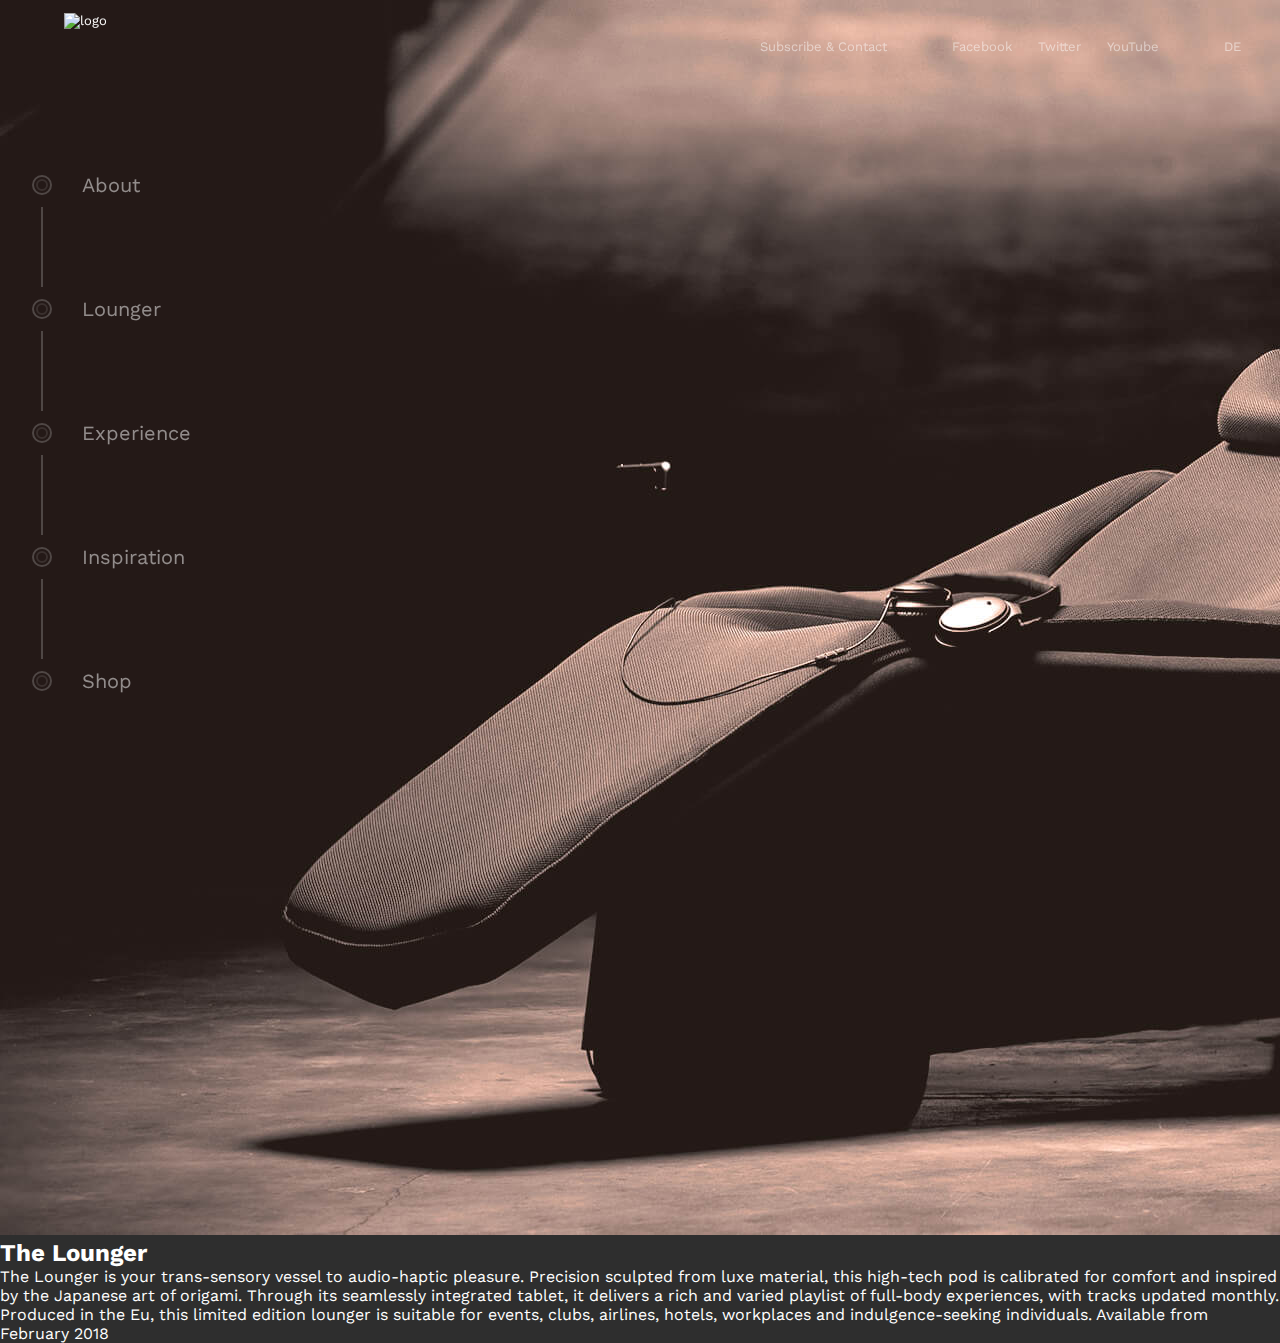
==== assets/html/experience.html @ e0704781 "Projekt Headphones" ====
<!DOCTYPE html>
<html lang="en">

<head>
    <meta charset="UTF-8">
    <meta http-equiv="X-UA-Compatible" content="IE=edge">
    <meta name="viewport" content="width=device-width, initial-scale=1.0">
    <title>Document</title>
    <link rel="stylesheet" href="../css/style.css">
</head>

<body>
    <header>
        <nav class="nav">
            <img src="./assets/img/logo.svg" alt="logo">
            <ul>
                <li> Subscribe & Contact</li>
                <div>
                    <li>Facebook</li>
                    <li>Twitter</li>
                    <li>YouTube</li>
                </div>
                <li>DE</li>
            </ul>
        </nav>
        <aside>
            <nav class="asideNav">
                <ul>
                    <li>
                        <div class="doubleBorder"></div>
                        <a href="../../index.html">About</a>
                    <li>
                    <li class="verticalLine"></li>
                    <li>
                        <div class="doubleBorder"></div>
                        <a href="../html/lounger.html">Lounger</a>
                    </li>
                    <li class="verticalLine"></li>
                    <li>
                        <div class="doubleBorder"></div>
                        <a href="#experience">Experience</a>
                    </li>
                    <li class="verticalLine"></li>
                    <li>
                        <div class="doubleBorder"></div>
                        <a href="../html/inspiration.html">Inspiration</a>
                    </li>
                    <li class="verticalLine"></li>
                    <li>
                        <div class="doubleBorder"></div>
                        <a href="../html/shop.html">Shop</a>
                    </li>
                </ul>
            </nav>
        </aside>
    </header>
    <main>
        <img src="../img/section-voyager.jpg" alt="sessel">
        <article class="information">
            <h2>The Lounger</h2>
            <p>The Lounger is your trans-sensory vessel to audio-haptic pleasure. Precision sculpted from luxe material,
                this high-tech pod is calibrated for comfort and inspired by the Japanese art of origami. Through its
                seamlessly integrated tablet, it delivers a rich and varied playlist of full-body experiences, with
                tracks updated monthly. Produced in the Eu, this limited edition lounger is suitable for events, clubs,
                airlines, hotels, workplaces and indulgence-seeking individuals. Available from February 2018</p>
        </article>
    </main>
</body>

</html>
---- assets/css/style.css ----
/* font-family: 'Work Sans', sans-serif;
Farben: #2e2e2e / #867772 / rgb(234, 204, 194) / #ebccc2 / #fff / rgb(115, 115, 115)  */

@import url('https://fonts.googleapis.com/css2?family=Work+Sans:ital,wght@0,200;0,300;0,400;0,500;0,600;1,300&display=swap');
* {
    margin: 0;
    padding: 0;
    box-sizing: border-box;
    font-family: 'Work Sans', sans-serif;
    color: #fff;
}

body {
    background-color: #2e2e2e;
}

header {
    position: fixed;
    right: 0;
    left: 0;
    top: 1;
}

/* ################################### Header ############################## */

.nav {
    display: flex;
    justify-content: space-between;
    padding: 1em;
    font-size: 13px;
    width: 100%;
}

.nav img {
    margin-left: 4vw;
}

.nav ul {
    display: flex;
    list-style: none;
    padding: 1em;
}

.nav ul div {
    display: flex;
    justify-content: space-around;
    margin: 0 3em;
}

.nav ul li {
    padding: 1em;
    opacity: 0.5
}

/* ######################## ASIDE NAV #################### */

.asideNav {
    margin: 5em 2em;
    width: 100%;
}

.asideNav ul {
    list-style: none;
}

.asideNav a {
    text-decoration: none;
    font-size: 20px;
    opacity: 0.5;
    margin-left: 1.5em;
}

.asideNav ul li {
    display: flex;
    align-items: center;
}

.doubleBorder {
    border: 2px solid #fff;
    border-radius: 50%;
    width: 20px;
    height: 20px;
    position: relative;
    display: block;
    opacity: 0.2;
}

.doubleBorder:before {
    background: none;
    border: 2px solid #fff;
    border-radius: 50%;
    content: "";
    display: block;
    opacity: 0.5;
    position: absolute;
    top: 2px;
    left: 2px;
    right: 2px;
    bottom: 2px;
}

.asideNav .verticalLine {
    list-style: none;
    border-left: 2px solid #fff;
    height: 5em;
    opacity: 0.2;
    margin: 10px 0 10px 9px;
}

/* ################################ Main Section ############################# */

main section:nth-of-type(1) {
    margin: 2vh 5vw 15vh 5vw;
    padding-top: 15vh;
}

main section:nth-of-type(1) div>img {
    width: 98%;
}

main section:nth-of-type(1) h1 {
    color: rgb(234, 204, 194);
    font-size: 40px;
    font-weight: 300;
    width: 35vw;
    margin: 5vh 25vw;
}

main .sectionZwei {
    display: flex;
    justify-content: center;
    align-items: center;
    padding-top: 15vh;
}

main .sectionZwei .information {
    width: 45vw;
    margin-left: 5em;
}

main .sectionZwei .information h2 {
    color: rgb(234, 204, 194);
    font-size: 40px;
    font-weight: 300;
}

main .sectionZwei .information p {
    color: rgb(115, 115, 115);
    margin-top: 3em;
    line-height: 25px;
}
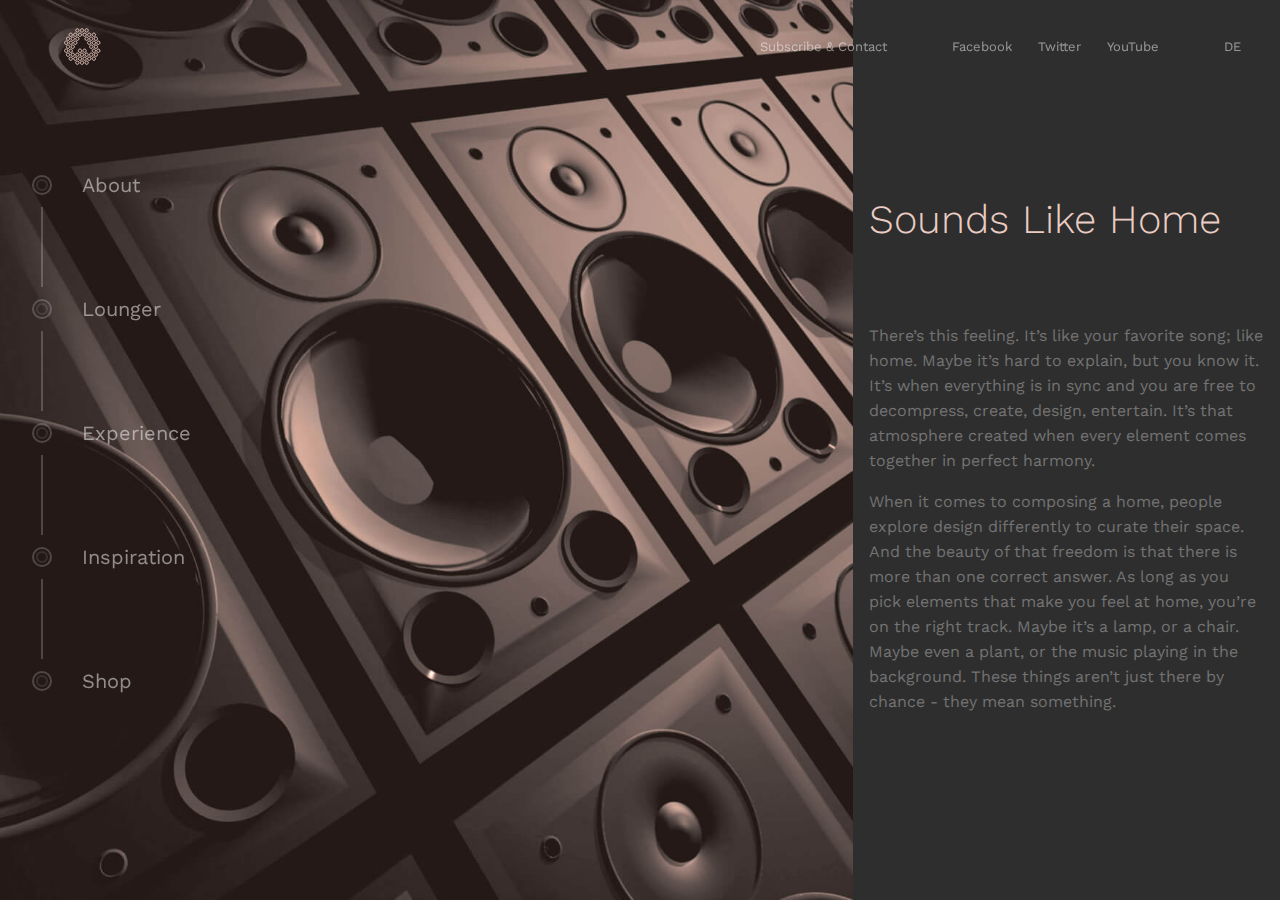
==== commit 949688fe: "Projekt Headphones" ====
--- a/assets/html/experience.html
+++ b/assets/html/experience.html
@@ -5,14 +5,14 @@
     <meta charset="UTF-8">
     <meta http-equiv="X-UA-Compatible" content="IE=edge">
     <meta name="viewport" content="width=device-width, initial-scale=1.0">
-    <title>Document</title>
+    <title>Experience Projec</title>
     <link rel="stylesheet" href="../css/style.css">
 </head>
 
 <body>
     <header>
         <nav class="nav">
-            <img src="./assets/img/logo.svg" alt="logo">
+            <img src="../img/logo.svg" alt="logo">
             <ul>
                 <li> Subscribe & Contact</li>
                 <div>
@@ -54,16 +54,23 @@
             </nav>
         </aside>
     </header>
-    <main>
-        <img src="../img/section-voyager.jpg" alt="sessel">
-        <article class="information">
-            <h2>The Lounger</h2>
-            <p>The Lounger is your trans-sensory vessel to audio-haptic pleasure. Precision sculpted from luxe material,
-                this high-tech pod is calibrated for comfort and inspired by the Japanese art of origami. Through its
-                seamlessly integrated tablet, it delivers a rich and varied playlist of full-body experiences, with
-                tracks updated monthly. Produced in the Eu, this limited edition lounger is suitable for events, clubs,
-                airlines, hotels, workplaces and indulgence-seeking individuals. Available from February 2018</p>
-        </article>
+    <main class="mainZwei">
+        <section id="experience">
+
+        </section>
+
+        <section class="lounger">
+            <h2>Sounds Like Home</h2>
+            <p>There’s this feeling. It’s like your favorite song; like home. Maybe it’s hard to explain, but you know
+                it. It’s when everything is in sync and you are free to decompress, create, design, entertain. It’s that
+                atmosphere created when every element comes together in perfect harmony.</p>
+            <p> When it comes to composing a home, people explore design differently to curate their space. And the
+                beauty of that freedom is that there is more than one correct answer. As long as you pick elements that
+                make you feel at home, you’re on the right track. Maybe it’s a lamp, or a chair. Maybe even a plant, or
+                the music playing in the background. These things aren’t just there by chance - they mean something.
+            </p>
+        </section>
+
     </main>
 </body>
 
--- a/assets/css/style.css
+++ b/assets/css/style.css
@@ -109,7 +109,7 @@
 
 /* ################################ Main Section ############################# */
 
-main section:nth-of-type(1) {
+main .hero {
     margin: 2vh 5vw 15vh 5vw;
     padding-top: 15vh;
 }
@@ -148,4 +148,95 @@
     color: rgb(115, 115, 115);
     margin-top: 3em;
     line-height: 25px;
+}
+
+/* ######################## Lounger Styles ##################### */
+
+.mainZwei {
+    display: grid;
+    grid-template-columns: repeat(3, 1fr);
+    grid-template-rows: 100vh;
+}
+
+.mainZwei section:nth-of-type(1) img {
+    width: 100%;
+}
+
+.mainZwei section:nth-of-type(1) {
+    background: url("../img/section-voyager.jpg") center/cover no-repeat;
+    height: 100%;
+    grid-column: 1/3;
+    grid-row: 1/2;
+    margin: 0;
+    padding: 0;
+}
+
+.lounger {
+    grid-column: 3/4;
+    margin: 20vh auto;
+    padding: 1em;
+}
+
+.lounger h2 {
+    color: rgb(234, 204, 194);
+    font-size: 40px;
+    font-weight: 300;
+    margin-bottom: 2em;
+}
+
+.lounger p {
+    color: rgb(115, 115, 115);
+    margin-top: 1em;
+    line-height: 25px;
+}
+
+/* ########################### Experience Style ########################### */
+
+.mainZwei #experience {
+    background: url("../img/section-experience-1.jpg") center/cover no-repeat;
+    height: 100%;
+    grid-column: 1/3;
+    grid-row: 1/2;
+    margin: 0;
+    padding: 0;
+}
+
+/* ################## Inspiration Style ################### */
+
+.mainDrei {}
+
+/*####################### Shop Style ###################### */
+
+.mainZwei #shop {
+    background: url("../img/section-composition4.jpg") center/cover no-repeat;
+    height: 100%;
+    grid-column: 1/3;
+    grid-row: 1/2;
+    margin: 0;
+    padding: 0;
+}
+
+.mainZwei .shopping {
+    margin: 5em 2em;
+    text-align: center;
+}
+
+.mainZwei .shopping h2 {
+    color: rgb(234, 204, 194);
+    font-size: 40px;
+    font-weight: 300;
+    margin-bottom: 2vh;
+}
+
+.mainZwei .shopping p {
+    color: rgb(115, 115, 115);
+    margin-top: 1vh;
+}
+
+.mainZwei .shopping button {
+    background: rgb(234, 204, 194);
+    margin: 3vh 5vw;
+    padding: 1em 3em;
+    border: 2px solid rgb(234, 204, 194);
+    color: #2e2e2e;
 }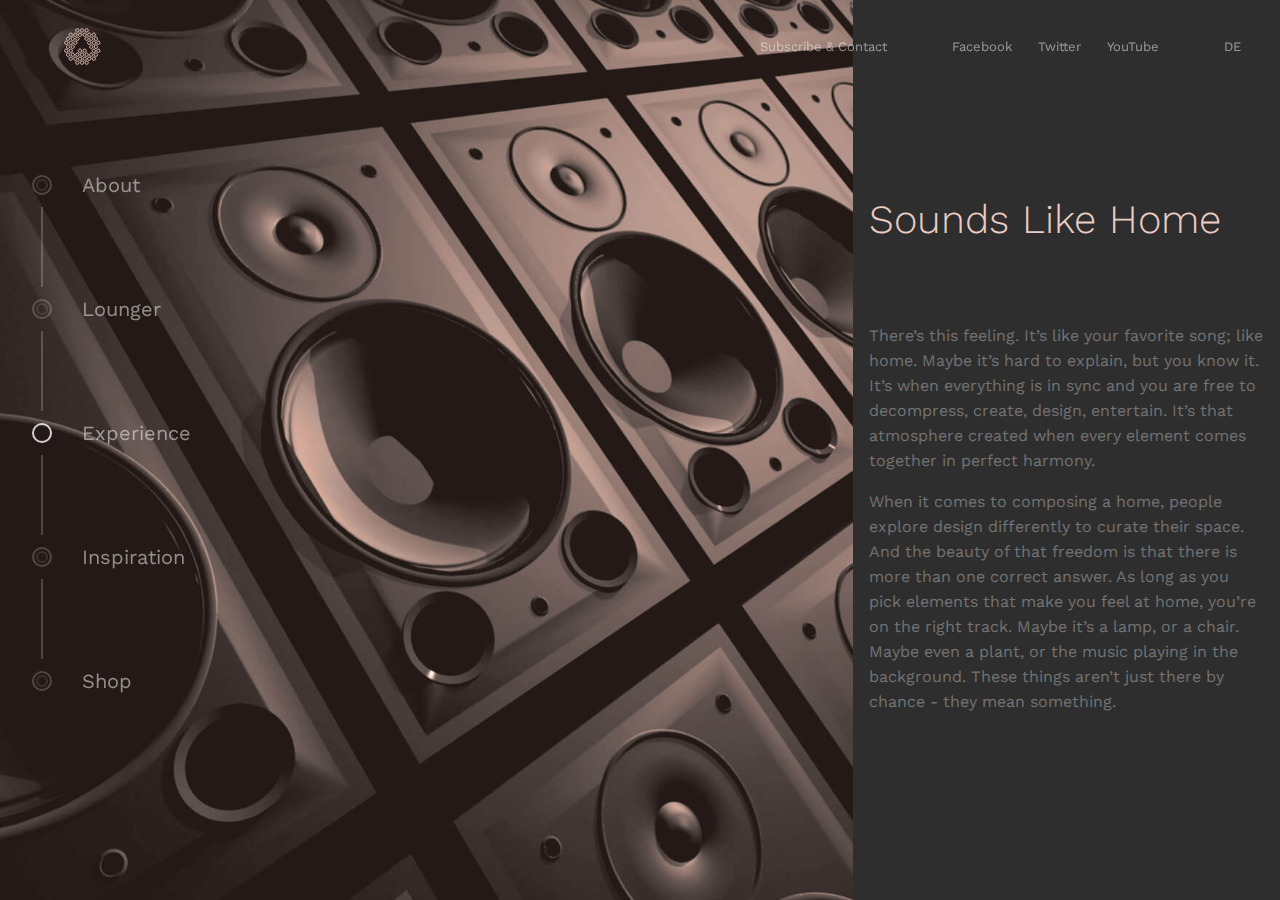
==== commit b4d8a432: "Projekt Headphones" ====
--- a/assets/html/experience.html
+++ b/assets/html/experience.html
@@ -37,7 +37,7 @@
                     </li>
                     <li class="verticalLine"></li>
                     <li>
-                        <div class="doubleBorder"></div>
+                        <div class="doubleBorder, activeDot"></div>
                         <a href="#experience">Experience</a>
                     </li>
                     <li class="verticalLine"></li>
--- a/assets/css/style.css
+++ b/assets/css/style.css
@@ -52,6 +52,12 @@
     opacity: 0.5
 }
 
+.nav ul li:hover {
+    text-decoration: underline;
+    opacity: 1;
+    transition: opacity ease 1s;
+}
+
 /* ######################## ASIDE NAV #################### */
 
 .asideNav {
@@ -60,7 +66,8 @@
 }
 
 .asideNav ul {
-    list-style: none;
+    list-style:circle;
+    color:#fff;
 }
 
 .asideNav a {
@@ -98,7 +105,15 @@
     right: 2px;
     bottom: 2px;
 }
-
+.activeDot {
+    border: 2px solid #fff;
+    border-radius: 50%;
+    width: 20px;
+    height: 20px;
+    position: relative;
+    display: block;
+    opacity: 0.8;
+}
 .asideNav .verticalLine {
     list-style: none;
     border-left: 2px solid #fff;
@@ -106,6 +121,13 @@
     opacity: 0.2;
     margin: 10px 0 10px 9px;
 }
+
+  .asideNav a:hover {
+    color:#fff;
+   opacity:1;
+   transition: opacity ease 0.6s;
+  }
+
 
 /* ################################ Main Section ############################# */
 
@@ -202,9 +224,49 @@
 }
 
 /* ################## Inspiration Style ################### */
-
-.mainDrei {}
-
+.mainDrei {
+    margin-left: 18vw;
+}
+.mainDrei section:nth-of-type(1) {
+    padding: 5em 5em;
+}
+
+.mainDrei h2, .mainDrei p:nth-of-type(1) {
+    color: rgb(234, 204, 194);
+    font-size: 40px;
+    font-weight:normal;
+}
+.mainDrei p{
+    color: rgb(115, 115, 115);
+    margin: 2vh 0;
+}
+.mainDrei section:nth-of-type(2){
+    margin-bottom: 15vh;
+}
+.mainDrei section:nth-of-type(2) div
+{
+    margin-top: 10vh;
+    margin-bottom: 4vh;
+}
+.mainDrei section:nth-of-type(2) div > span{
+    border:2px solid white;
+    padding:1vh 1vw;
+}
+.mainDrei .sound {
+    display: grid;
+    grid-template-columns: repeat(2,1fr);
+}
+#soundImg, #soundImgEins {
+    width:100%;
+}
+.mainDrei .sound article {
+    justify-self: center;
+    align-self: center;
+}
+.mainDrei .sound article p:nth-of-type(2){
+    width:38vw;
+    line-height: 25px;
+}
 /*####################### Shop Style ###################### */
 
 .mainZwei #shop {
